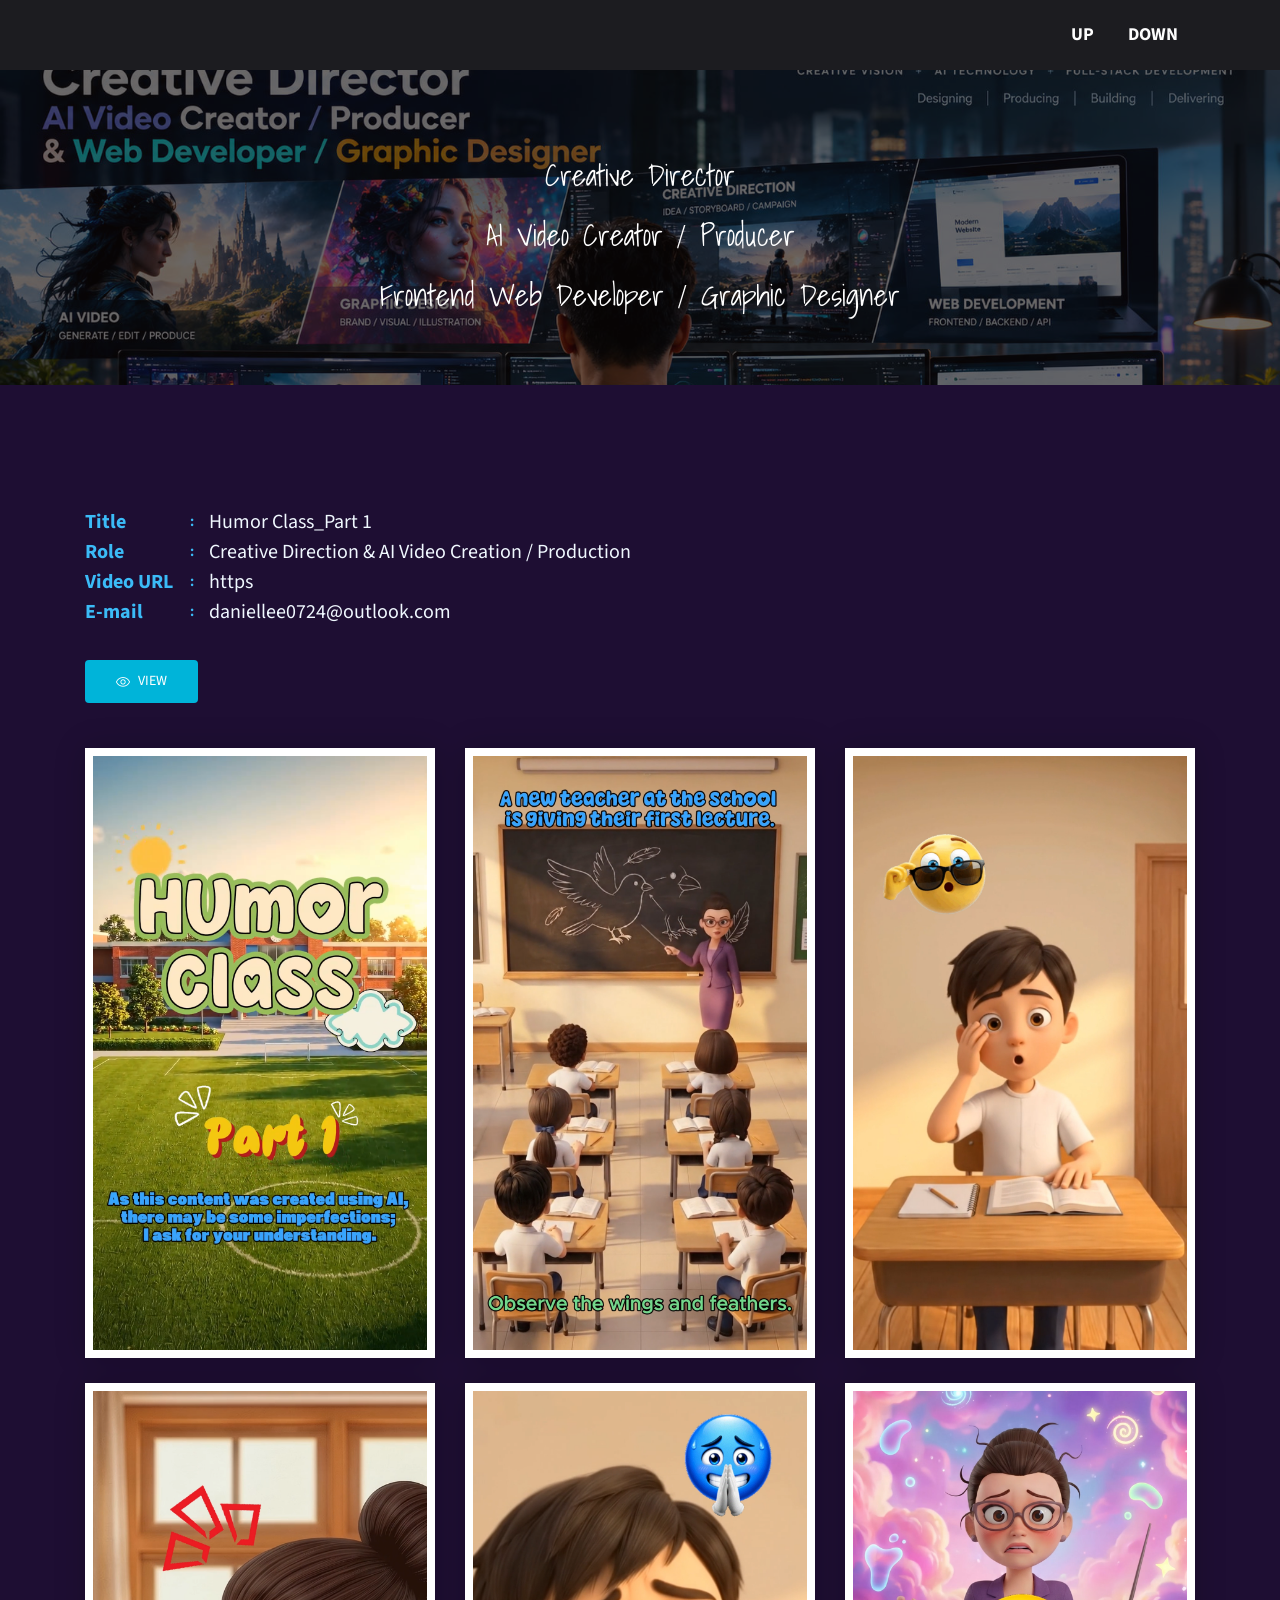
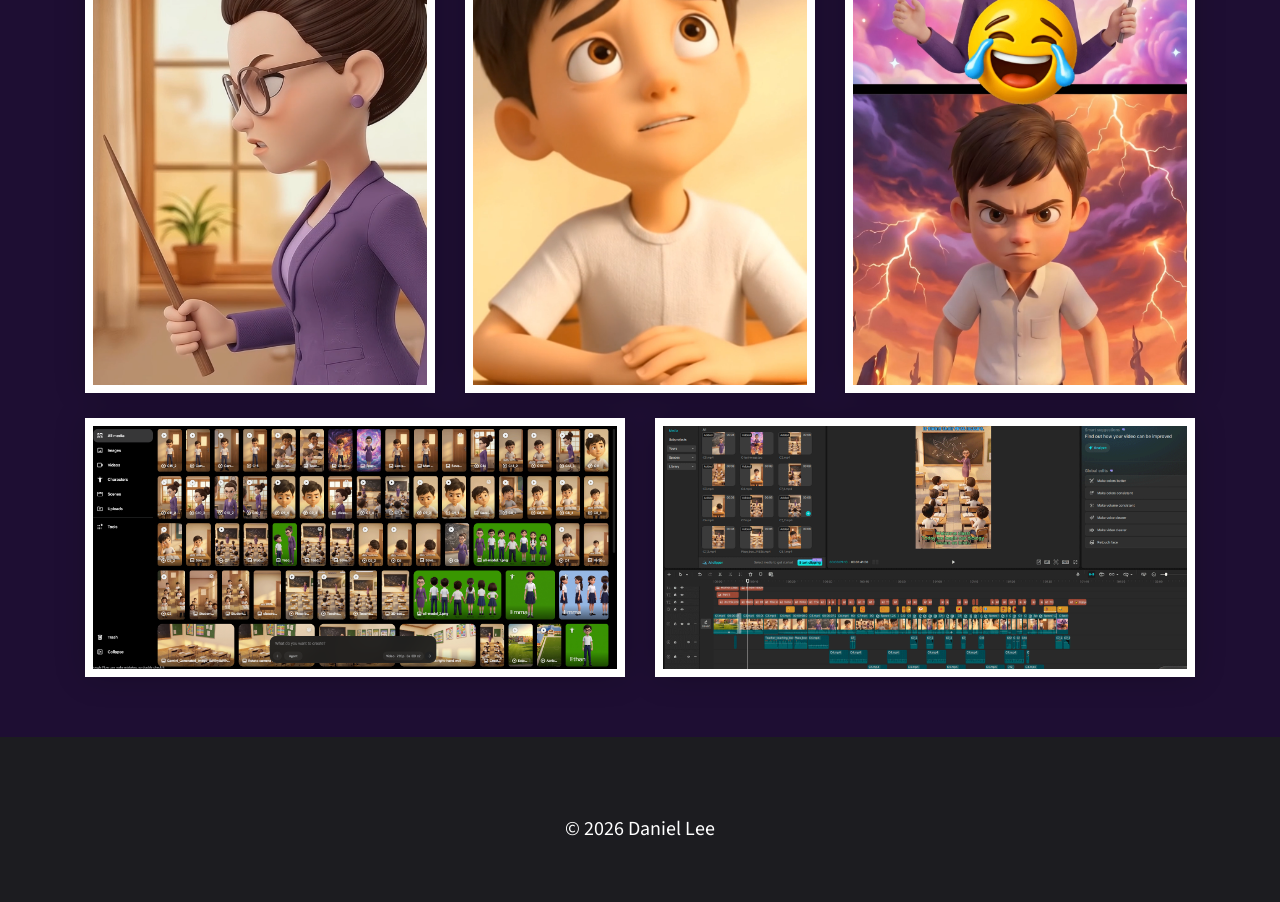
==== assets/product-2.html @ 92cb4bf8 "first commit" ====
<!DOCTYPE html>
<html lang="en">
  <head>

    <title>product-1</title>

    <!-- Bootstrap CSS -->
    <link rel="stylesheet" type="text/css" href="css/bootstrap.min.css" >
    <!-- Fonts -->
    <link rel="stylesheet" type="text/css" href="fonts/font-awesome.min.css">
    <!-- Icon -->
    <link rel="stylesheet" type="text/css" href="fonts/simple-line-icons.css">
    <!-- Slicknav -->
    <link rel="stylesheet" type="text/css" href="css/slicknav.css">
    <!-- Nivo Lightbox -->
    <link rel="stylesheet" type="text/css" href="css/nivo-lightbox.css" >
    <!-- Animate -->
    <link rel="stylesheet" type="text/css" href="css/animate.css">
    <!-- Main Style -->
    <link rel="stylesheet" type="text/css" href="css/main.css">
    <!-- Responsive Style -->
    <link rel="stylesheet" type="text/css" href="css/responsive.css">

  </head>
  <body>

    <!-- Header Area wrapper Starts -->
    <header id="header-wrap">
      <!-- Navbar Start -->
      <nav class="navbar navbar-expand-lg fixed-top scrolling-navbar indigo">
        <div class="container">
          <!-- Brand and toggle get grouped for better mobile display -->
          <div class="collapse navbar-collapse" id="main-navbar">
            <ul class="onepage-nev navbar-nav mr-auto w-100 justify-content-end clearfix">
              <li class="nav-item active">
                <a class="nav-link" href="#hero-area">
                  Up
                </a>
              </li>
              <li class="nav-item">
                <a class="nav-link" href="#footer">
                  Down
                </a>
              </li>
            </ul>
          </div>
        </div>

        <!-- Mobile Menu Start -->
        <ul class="onepage-nev mobile-menu">
          <li>
            <a href="#home">UP</a>
          </li>
          <li>
            <a href="#footer">Down</a>
          </li>
        </ul>
        <!-- Mobile Menu End -->
      </nav>
      <!-- Navbar End -->

      <!-- Hero Area Start -->
      <div id="hero-area" class="hero-area-bg">
        <div class="overlay"></div>
        <div class="container">
          <div class="row">
            <div class="col-md-12 col-sm-12 text-center">
              <div class="contents">
                <p class="script-font wow fadeInUp" data-wow-delay="0.6s"><br> Creative Director <br> <br> AI Video Creator / Producer <br> <br> Frontend Web Developer / Graphic Designer</p>
              </div>
            </div>
          </div>
        </div>
      </div>
      <!-- Hero Area End -->

    </header>
    <!-- Header Area wrapper End -->

    <!-- About Section Start -->
    <section id="about" class="section-padding">

      <div class="container">
            <div class="profile-wrapper wow fadeInRight" data-wow-delay="0.3s">
                <div class="about-profile">
                  <ul class="admin-profile">
                    <li><span class="pro-title"> Title </span> <span class="pro-detail">Humor Class_Part 1</span></li>
                    <li><span class="pro-title"> Role </span> <span class="pro-detail">Creative Direction & AI Video Creation / Production</span></li>
                    <li><span class="pro-title"> Video URL </span> <span class="pro-detail">https</span></li>
                    <li><span class="pro-title"> E-mail </span> <span class="pro-detail">daniellee0724@outlook.com</span></li>
                  </ul>
              </div>         
              <a href="#" class="btn btn-common"><i class="icon-eye"></i> View</a>
            </div>
            
        <div class="img-thumb wow fadeInLeft" data-wow-delay="0.3s">
          <div class="row">
            <div class="col-sm-12 col-md-4" col-lg-4>
              <img  class="img-fluid" src="img/gallery//Humor Class_1[00_00_02].png" alt="">
            </div>
              <div class="col-sm-12 col-md-4 col-lg-4">
              <img  class="img-fluid" src="img/gallery/Humor Class_1[00_00_13].png" alt="">
            </div>
            <div class="col-sm-12 col-md-4 col-lg-4">
              <img  class="img-fluid" src="img/gallery/Humor Class_1[00_00_38].png" alt="">
            </div>
          </div>

          <br>

          <div class="row">
            <div class="col-sm-12 col-md-4 col-lg-4">
              <img  class="img-fluid" src="img/gallery/Humor Class_1[00_00_51].png" alt="">
            </div>
            <div class="col-sm-12 col-md-4 col-lg-4">
              <img  class="img-fluid" src="img/gallery/Humor Class_1[00_01_14].png" alt="">
            </div>
            <div class="col-sm-12 col-md-4 col-lg-4">
              <img  class="img-fluid" src="img/gallery/Humor Class_1[00_01_34].png" alt="">
            </div>
          </div>
        </div>

        <br>
        
        <div class="row">
          <div class="col-sm-6">
            <div class="img-thumb wow fadeInLeft" data-wow-delay="0.3s">
              <img class="img-fluid" src="img/gallery/Humor Class_1_work_1.png" alt="">
            </div>
          </div>
          <div class="col-sm-6">
            <div class="img-thumb wow fadeInLeft" data-wow-delay="0.3s">
              <img class="img-fluid" src="img/gallery/Humor Class_1_work_2.png" alt="">
            </div>
          </div>
        </div> 

      </div>

    </section>
    <!-- About Section End -->

    

    <!-- Footer Section Start -->
    <footer id="footer"class="footer-area section-padding">
      <div class="container">
        <div class="row">
          <div class="col-md-12">
            <div class="footer-text text-center wow fadeInDown" data-wow-delay="0.3s">
              <p>© <span id="year"></span> Daniel Lee</p>
            </div>
          </div>
        </div>
      </div>
    </footer>
    <!-- Footer Section End -->

    <a href="#" class="back-to-top">
    	<i class="icon-arrow-up"></i>
    </a>

    <!-- jQuery first, then Popper.js, then Bootstrap JS -->
    <script>
      const d = new Date();
      document.getElementById("year").innerHTML = d.getFullYear();
	  </script>
    <script src="assets/js/jquery-min.js"></script>
    <script src="assets/js/popper.min.js"></script>
    <script src="assets/js/bootstrap.min.js"></script>
    <script src="assets/js/jquery.mixitup.js"></script>
    <script src="assets/js/jquery.counterup.min.js"></script>
    <script src="assets/js/waypoints.min.js"></script>
    <script src="assets/js/wow.js"></script>
    <script src="assets/js/jquery.nav.js"></script>
    <script src="assets/js/jquery.easing.min.js"></script>  
    <script src="assets/js/nivo-lightbox.js"></script>
    <script src="assets/js/jquery.slicknav.js"></script>
    <script src="assets/js/main.js"></script>
      
  </body>
</html>
---- assets/fonts/simple-line-icons.css ----
@font-face {
	font-family: 'Simple-Line-Icons';
	src:url('../fonts/line-icons/Simple-Line-Icons.eot');
	src:url('../fonts/line-icons/Simple-Line-Icons.eot?#iefix') format('embedded-opentype'),
		url('../fonts/line-icons/Simple-Line-Icons.woff') format('woff'),
		url('../fonts/line-icons/Simple-Line-Icons.ttf') format('truetype'),
		url('../fonts/line-icons/Simple-Line-Icons.svg#Simple-Line-Icons') format('svg');
		font-weight: normal;
		font-style: normal;
}
/*
 Use the following CSS code if you want to have a class per icon.
 Instead of a list of all class selectors, you can use the generic [class*="icon-"] selector, but it's slower:
*/
.icon-user,
.icon-people,
.icon-user-female,
.icon-user-follow,
.icon-user-following,
.icon-user-unfollow,
.icon-login,
.icon-logout,
.icon-emotsmile,
.icon-phone,
.icon-call-end,
.icon-call-in,
.icon-call-out,
.icon-map,
.icon-location-pin,
.icon-direction,
.icon-directions,
.icon-compass,
.icon-layers,
.icon-menu,
.icon-list,
.icon-options-vertical,
.icon-options,
.icon-arrow-down,
.icon-arrow-left,
.icon-arrow-right,
.icon-arrow-up,
.icon-arrow-up-circle,
.icon-arrow-left-circle,
.icon-arrow-right-circle,
.icon-arrow-down-circle,
.icon-check,
.icon-clock,
.icon-plus,
.icon-minus,
.icon-close,
.icon-event,
.icon-exclamation,
.icon-organization,
.icon-trophy,
.icon-screen-smartphone,
.icon-screen-desktop,
.icon-plane,
.icon-notebook,
.icon-mustache,
.icon-mouse,
.icon-magnet,
.icon-energy,
.icon-disc,
.icon-cursor,
.icon-cursor-move,
.icon-crop,
.icon-chemistry,
.icon-speedometer,
.icon-shield,
.icon-screen-tablet,
.icon-magic-wand,
.icon-hourglass,
.icon-graduation,
.icon-ghost,
.icon-game-controller,
.icon-fire,
.icon-eyeglass,
.icon-envelope-open,
.icon-envelope-letter,
.icon-bell,
.icon-badge,
.icon-anchor,
.icon-wallet,
.icon-vector,
.icon-speech,
.icon-puzzle,
.icon-printer,
.icon-present,
.icon-playlist,
.icon-pin,
.icon-picture,
.icon-handbag,
.icon-globe-alt,
.icon-globe,
.icon-folder-alt,
.icon-folder,
.icon-film,
.icon-feed,
.icon-drop,
.icon-drawer,
.icon-docs,
.icon-doc,
.icon-diamond,
.icon-cup,
.icon-calculator,
.icon-bubbles,
.icon-briefcase,
.icon-book-open,
.icon-basket-loaded,
.icon-basket,
.icon-bag,
.icon-action-undo,
.icon-action-redo,
.icon-wrench,
.icon-umbrella,
.icon-trash,
.icon-tag,
.icon-support,
.icon-frame,
.icon-size-fullscreen,
.icon-size-actual,
.icon-shuffle,
.icon-share-alt,
.icon-share,
.icon-rocket,
.icon-question,
.icon-pie-chart,
.icon-pencil,
.icon-note,
.icon-loop,
.icon-home,
.icon-grid,
.icon-graph,
.icon-microphone,
.icon-music-tone-alt,
.icon-music-tone,
.icon-earphones-alt,
.icon-earphones,
.icon-equalizer,
.icon-like,
.icon-dislike,
.icon-control-start,
.icon-control-rewind,
.icon-control-play,
.icon-control-pause,
.icon-control-forward,
.icon-control-end,
.icon-volume-1,
.icon-volume-2,
.icon-volume-off,
.icon-calendar,
.icon-bulb,
.icon-chart,
.icon-ban,
.icon-bubble,
.icon-camrecorder,
.icon-camera,
.icon-cloud-download,
.icon-cloud-upload,
.icon-envelope,
.icon-eye,
.icon-flag,
.icon-heart,
.icon-info,
.icon-key,
.icon-link,
.icon-lock,
.icon-lock-open,
.icon-magnifier,
.icon-magnifier-add,
.icon-magnifier-remove,
.icon-paper-clip,
.icon-paper-plane,
.icon-power,
.icon-refresh,
.icon-reload,
.icon-settings,
.icon-star,
.icon-symbol-female,
.icon-symbol-male,
.icon-target,
.icon-credit-card,
.icon-paypal,
.icon-social-tumblr,
.icon-social-twitter,
.icon-social-facebook,
.icon-social-instagram,
.icon-social-linkedin,
.icon-social-pinterest,
.icon-social-github,
.icon-social-google,
.icon-social-reddit,
.icon-social-skype,
.icon-social-dribbble,
.icon-social-behance,
.icon-social-foursqare,
.icon-social-soundcloud,
.icon-social-spotify,
.icon-social-stumbleupon,
.icon-social-youtube,
.icon-social-dropbox,
.icon-social-vkontakte,
.icon-social-steam {
  font-family: 'simple-line-icons';
  speak: none;
  font-style: normal;
  font-weight: normal;
  font-variant: normal;
  text-transform: none;
  line-height: 1;
  /* Better Font Rendering =========== */
  -webkit-font-smoothing: antialiased;
  -moz-osx-font-smoothing: grayscale;
}
.icon-user:before {
  content: "\e005";
}
.icon-people:before {
  content: "\e001";
}
.icon-user-female:before {
  content: "\e000";
}
.icon-user-follow:before {
  content: "\e002";
}
.icon-user-following:before {
  content: "\e003";
}
.icon-user-unfollow:before {
  content: "\e004";
}
.icon-login:before {
  content: "\e066";
}
.icon-logout:before {
  content: "\e065";
}
.icon-emotsmile:before {
  content: "\e021";
}
.icon-phone:before {
  content: "\e600";
}
.icon-call-end:before {
  content: "\e048";
}
.icon-call-in:before {
  content: "\e047";
}
.icon-call-out:before {
  content: "\e046";
}
.icon-map:before {
  content: "\e033";
}
.icon-location-pin:before {
  content: "\e096";
}
.icon-direction:before {
  content: "\e042";
}
.icon-directions:before {
  content: "\e041";
}
.icon-compass:before {
  content: "\e045";
}
.icon-layers:before {
  content: "\e034";
}
.icon-menu:before {
  content: "\e601";
}
.icon-list:before {
  content: "\e067";
}
.icon-options-vertical:before {
  content: "\e602";
}
.icon-options:before {
  content: "\e603";
}
.icon-arrow-down:before {
  content: "\e604";
}
.icon-arrow-left:before {
  content: "\e605";
}
.icon-arrow-right:before {
  content: "\e606";
}
.icon-arrow-up:before {
  content: "\e607";
}
.icon-arrow-up-circle:before {
  content: "\e078";
}
.icon-arrow-left-circle:before {
  content: "\e07a";
}
.icon-arrow-right-circle:before {
  content: "\e079";
}
.icon-arrow-down-circle:before {
  content: "\e07b";
}
.icon-check:before {
  content: "\e080";
}
.icon-clock:before {
  content: "\e081";
}
.icon-plus:before {
  content: "\e095";
}
.icon-minus:before {
  content: "\e615";
}
.icon-close:before {
  content: "\e082";
}
.icon-event:before {
  content: "\e619";
}
.icon-exclamation:before {
  content: "\e617";
}
.icon-organization:before {
  content: "\e616";
}
.icon-trophy:before {
  content: "\e006";
}
.icon-screen-smartphone:before {
  content: "\e010";
}
.icon-screen-desktop:before {
  content: "\e011";
}
.icon-plane:before {
  content: "\e012";
}
.icon-notebook:before {
  content: "\e013";
}
.icon-mustache:before {
  content: "\e014";
}
.icon-mouse:before {
  content: "\e015";
}
.icon-magnet:before {
  content: "\e016";
}
.icon-energy:before {
  content: "\e020";
}
.icon-disc:before {
  content: "\e022";
}
.icon-cursor:before {
  content: "\e06e";
}
.icon-cursor-move:before {
  content: "\e023";
}
.icon-crop:before {
  content: "\e024";
}
.icon-chemistry:before {
  content: "\e026";
}
.icon-speedometer:before {
  content: "\e007";
}
.icon-shield:before {
  content: "\e00e";
}
.icon-screen-tablet:before {
  content: "\e00f";
}
.icon-magic-wand:before {
  content: "\e017";
}
.icon-hourglass:before {
  content: "\e018";
}
.icon-graduation:before {
  content: "\e019";
}
.icon-ghost:before {
  content: "\e01a";
}
.icon-game-controller:before {
  content: "\e01b";
}
.icon-fire:before {
  content: "\e01c";
}
.icon-eyeglass:before {
  content: "\e01d";
}
.icon-envelope-open:before {
  content: "\e01e";
}
.icon-envelope-letter:before {
  content: "\e01f";
}
.icon-bell:before {
  content: "\e027";
}
.icon-badge:before {
  content: "\e028";
}
.icon-anchor:before {
  content: "\e029";
}
.icon-wallet:before {
  content: "\e02a";
}
.icon-vector:before {
  content: "\e02b";
}
.icon-speech:before {
  content: "\e02c";
}
.icon-puzzle:before {
  content: "\e02d";
}
.icon-printer:before {
  content: "\e02e";
}
.icon-present:before {
  content: "\e02f";
}
.icon-playlist:before {
  content: "\e030";
}
.icon-pin:before {
  content: "\e031";
}
.icon-picture:before {
  content: "\e032";
}
.icon-handbag:before {
  content: "\e035";
}
.icon-globe-alt:before {
  content: "\e036";
}
.icon-globe:before {
  content: "\e037";
}
.icon-folder-alt:before {
  content: "\e039";
}
.icon-folder:before {
  content: "\e089";
}
.icon-film:before {
  content: "\e03a";
}
.icon-feed:before {
  content: "\e03b";
}
.icon-drop:before {
  content: "\e03e";
}
.icon-drawer:before {
  content: "\e03f";
}
.icon-docs:before {
  content: "\e040";
}
.icon-doc:before {
  content: "\e085";
}
.icon-diamond:before {
  content: "\e043";
}
.icon-cup:before {
  content: "\e044";
}
.icon-calculator:before {
  content: "\e049";
}
.icon-bubbles:before {
  content: "\e04a";
}
.icon-briefcase:before {
  content: "\e04b";
}
.icon-book-open:before {
  content: "\e04c";
}
.icon-basket-loaded:before {
  content: "\e04d";
}
.icon-basket:before {
  content: "\e04e";
}
.icon-bag:before {
  content: "\e04f";
}
.icon-action-undo:before {
  content: "\e050";
}
.icon-action-redo:before {
  content: "\e051";
}
.icon-wrench:before {
  content: "\e052";
}
.icon-umbrella:before {
  content: "\e053";
}
.icon-trash:before {
  content: "\e054";
}
.icon-tag:before {
  content: "\e055";
}
.icon-support:before {
  content: "\e056";
}
.icon-frame:before {
  content: "\e038";
}
.icon-size-fullscreen:before {
  content: "\e057";
}
.icon-size-actual:before {
  content: "\e058";
}
.icon-shuffle:before {
  content: "\e059";
}
.icon-share-alt:before {
  content: "\e05a";
}
.icon-share:before {
  content: "\e05b";
}
.icon-rocket:before {
  content: "\e05c";
}
.icon-question:before {
  content: "\e05d";
}
.icon-pie-chart:before {
  content: "\e05e";
}
.icon-pencil:before {
  content: "\e05f";
}
.icon-note:before {
  content: "\e060";
}
.icon-loop:before {
  content: "\e064";
}
.icon-home:before {
  content: "\e069";
}
.icon-grid:before {
  content: "\e06a";
}
.icon-graph:before {
  content: "\e06b";
}
.icon-microphone:before {
  content: "\e063";
}
.icon-music-tone-alt:before {
  content: "\e061";
}
.icon-music-tone:before {
  content: "\e062";
}
.icon-earphones-alt:before {
  content: "\e03c";
}
.icon-earphones:before {
  content: "\e03d";
}
.icon-equalizer:before {
  content: "\e06c";
}
.icon-like:before {
  content: "\e068";
}
.icon-dislike:before {
  content: "\e06d";
}
.icon-control-start:before {
  content: "\e06f";
}
.icon-control-rewind:before {
  content: "\e070";
}
.icon-control-play:before {
  content: "\e071";
}
.icon-control-pause:before {
  content: "\e072";
}
.icon-control-forward:before {
  content: "\e073";
}
.icon-control-end:before {
  content: "\e074";
}
.icon-volume-1:before {
  content: "\e09f";
}
.icon-volume-2:before {
  content: "\e0a0";
}
.icon-volume-off:before {
  content: "\e0a1";
}
.icon-calendar:before {
  content: "\e075";
}
.icon-bulb:before {
  content: "\e076";
}
.icon-chart:before {
  content: "\e077";
}
.icon-ban:before {
  content: "\e07c";
}
.icon-bubble:before {
  content: "\e07d";
}
.icon-camrecorder:before {
  content: "\e07e";
}
.icon-camera:before {
  content: "\e07f";
}
.icon-cloud-download:before {
  content: "\e083";
}
.icon-cloud-upload:before {
  content: "\e084";
}
.icon-envelope:before {
  content: "\e086";
}
.icon-eye:before {
  content: "\e087";
}
.icon-flag:before {
  content: "\e088";
}
.icon-heart:before {
  content: "\e08a";
}
.icon-info:before {
  content: "\e08b";
}
.icon-key:before {
  content: "\e08c";
}
.icon-link:before {
  content: "\e08d";
}
.icon-lock:before {
  content: "\e08e";
}
.icon-lock-open:before {
  content: "\e08f";
}
.icon-magnifier:before {
  content: "\e090";
}
.icon-magnifier-add:before {
  content: "\e091";
}
.icon-magnifier-remove:before {
  content: "\e092";
}
.icon-paper-clip:before {
  content: "\e093";
}
.icon-paper-plane:before {
  content: "\e094";
}
.icon-power:before {
  content: "\e097";
}
.icon-refresh:before {
  content: "\e098";
}
.icon-reload:before {
  content: "\e099";
}
.icon-settings:before {
  content: "\e09a";
}
.icon-star:before {
  content: "\e09b";
}
.icon-symbol-female:before {
  content: "\e09c";
}
.icon-symbol-male:before {
  content: "\e09d";
}
.icon-target:before {
  content: "\e09e";
}
.icon-credit-card:before {
  content: "\e025";
}
.icon-paypal:before {
  content: "\e608";
}
.icon-social-tumblr:before {
  content: "\e00a";
}
.icon-social-twitter:before {
  content: "\e009";
}
.icon-social-facebook:before {
  content: "\e00b";
}
.icon-social-instagram:before {
  content: "\e609";
}
.icon-social-linkedin:before {
  content: "\e60a";
}
.icon-social-pinterest:before {
  content: "\e60b";
}
.icon-social-github:before {
  content: "\e60c";
}
.icon-social-google:before {
  content: "\e60d";
}
.icon-social-reddit:before {
  content: "\e60e";
}
.icon-social-skype:before {
  content: "\e60f";
}
.icon-social-dribbble:before {
  content: "\e00d";
}
.icon-social-behance:before {
  content: "\e610";
}
.icon-social-foursqare:before {
  content: "\e611";
}
.icon-social-soundcloud:before {
  content: "\e612";
}
.icon-social-spotify:before {
  content: "\e613";
}
.icon-social-stumbleupon:before {
  content: "\e614";
}
.icon-social-youtube:before {
  content: "\e008";
}
.icon-social-dropbox:before {
  content: "\e00c";
}
.icon-social-vkontakte:before {
  content: "\e618";
}
.icon-social-steam:before {
  content: "\e620";
}
---- assets/css/main.css ----
@import url("https://fonts.googleapis.com/css?family=Shadows+Into+Light|Source+Sans+Pro:400,700");
html {
  overflow-x: hidden;
}

body {
  background: #1e0e33;
  font-size: 14px;
  font-weight: 400;
  font-family: "Source Sans Pro", sans-serif;
  -webkit-box-sizing: border-box;
  -moz-box-sizing: border-box;
  box-sizing: border-box;
  -webkit-font-smoothing: subpixel-antialiased;
  color: #666;
  line-height: 25px;
  -webkit-backface-visibility: hidden;
  backface-visibility: hidden;
  overflow-x: hidden;
}

h1, h2, h3, h4 {
  font-size: 38px;
  font-weight: 700;
  font-family: "Source Sans Pro", sans-serif;
  color: white;
}

.script-font {
  font-family: 'Shadows Into Light', cursive;
}

a {
  -webkit-transition: all 0.2s linear;
  -moz-transition: all 0.2s linear;
  -o-transition: all 0.2s linear;
  transition: all 0.2s linear;
}

a:hover {
  text-decoration: none;
}

a a:focus {
  outline: none;
}

p {
  font-weight: 400;
  font-family: "Source Sans Pro", sans-serif;
  margin: 0px;
  font-size: 14px;
  color:white
}

ul, ol {
  list-style: outside none none;
  margin: 0;
  padding: 0;
}

ul li, ol li {
  list-style: none;
}

.hero-heading {
  font-size: 48px;
  font-weight: 700;
  color: #fff;
  text-transform: capitalize;
  line-height: 70px;
  letter-spacing: 0.1rem;
}

.hero-sub-heading {
  font-size: 20px;
  font-weight: 400;
  color: #e6e6e6;
  line-height: 45px;
  letter-spacing: 0.1rem;
}

.section-titile-bg {
  display: inline;
  font-size: 115px;
  font-weight: 700;
  height: 100%;
  left: -173px;
  opacity: 0.1;
  position: absolute;
  top: -14px;
  width: 100%;
  text-align: center;
}

.section-title-header p {
  text: center;
  font-weight: 400;
  line-height: 26px;
  padding-bottom: 36px;
}

.section-title {
  color: #fcfafa;
  font-size: 38px;
  text-align: center;
  letter-spacing: 1px;
  line-height: 1;
  margin-bottom: 48px;
  padding: 0 10px;
  position: relative;
}

.btn {
  font-size: 14px;
  padding: 10px 30px;
  border-radius: 0px;
  cursor: pointer;
  font-weight: 400;
  color: #fff;
  border-radius: 4px;
  text-transform: uppercase;
  -webkit-transition: all 0.2s linear;
  -moz-transition: all 0.2s linear;
  -o-transition: all 0.2s linear;
  transition: all 0.2s linear;
  display: inline-block;
}

.btn:focus,
.btn:active {
  box-shadow: none;
  outline: none;
  color: #fff;
}

.btn-common {
  background-color: #00b4d9;
  position: relative;
  z-index: 1;
}

.btn-common:hover {
  color: #fff;
  background-color: #21cff3;
  box-shadow: 0 6px 22px rgba(0, 0, 0, 0.1);
  transition: all .2s ease-in-out;
  -moz-transition: all .2s ease-in-out;
  -webkit-transition: all .2s ease-in-out;
}

.btn-danger:hover {
  background-color: #f55262;
  border-color: #f55262;
  box-shadow: 0 6px 22px rgba(0, 0, 0, 0.1);
  transition: all .2s ease-in-out;
  -moz-transition: all .2s ease-in-out;
  -webkit-transition: all .2s ease-in-out;
}

.btn-border {
  color: #fff;
  background-color: transparent;
  border: 1px solid #fff;
}

.btn-border:hover {
  border: 1px solid #fff;
  color: #fff;
  background-color: rgba(255, 255, 255, 0.2);
}

.btn-lg {
  padding: 14px 33px;
  text-transform: uppercase;
  font-size: 16px;
}

.btn-rm {
  padding: 7px 10px;
  text-transform: capitalize;
}

button:focus {
  outline: none !important;
}

.icon-close, .icon-check {
  color: #00b4d9;
}

.social-icon li {
  display: inline-block;
}

.social-icon li a {
  color: #000;
  background: #fff;
  width: 35px;
  height: 35px;
  line-height: 38px;
  display: block;
  text-align: center;
  border-radius: 100%;
  font-size: 16px;
  margin: 15px 6px 12px 6px;
  transition: all 0.3s ease-in-out 0s;
  -moz-transition: all 0.3s ease-in-out 0s;
  -webkit-transition: all 0.3s ease-in-out 0s;
  -o-transition: all 0.3s ease-in-out 0s;
}

.social-icon li a:hover {
  color: #fff;
}

.social-icon li .facebook:hover {
  background: #3b5999;
}

.social-icon li .twitter:hover {
  background: #4A9CEC;
}

.social-icon li .instagram:hover {
  background: #D6274D;
}

.social-icon li .linkedin:hover {
  background: #1260A2;
}

.social-icon li .google:hover {
  background: #CE332A;
}

/* ScrollToTop */
a.back-to-top {
  display: none;
  position: fixed;
  bottom: 18px;
  right: 15px;
  text-decoration: none;
}

a.back-to-top i {
  display: block;
  font-size: 22px;
  width: 40px;
  height: 40px;
  line-height: 40px;
  color: #fff;
  background: #00b4d9;
  border-radius: 2px;
  text-align: center;
  transition: all 0.2s ease-in-out;
  -moz-transition: all 0.2s ease-in-out;
  -webkit-transition: all 0.2s ease-in-out;
  -o-transition: all 0.2s ease-in-out;
  box-shadow: 0 0 4px rgba(0, 0, 0, 0.14), 0 4px 8px rgba(0, 0, 0, 0.28);
}

a.back-to-top:hover, a.back-to-top:focus {
  text-decoration: none;
}

#loader {
  position: fixed;
  background: #fff;
  top: 0;
  left: 0;
  width: 100%;
  height: 100%;
  z-index: 9999999999;
}

.square-spin {
  position: absolute;
  top: 50%;
  left: 50%;
  margin-left: -40px;
  margin-top: -40px;
}

.square-spin img {
  max-width: 64px;
}

.section-padding {
  padding: 60px 0;
}

#about .img-thumb img {
  border: 8px solid #fff;
  box-shadow: 0px 0px 30px rgba(0, 0, 0, 0.2);
}

.profile-wrapper {
  padding: 45px 0;
}

.profile-wrapper .btn {
  margin: 10px 10px 0px 0px;
}

.profile-wrapper .btn i {
  vertical-align: middle;
  margin-right: 5px;
}

.about-profile {
  position: relative;
  margin: 20px 0 20px 0;
  font-size: 20px;
  color: aliceblue;
}

.about-profile .pro-title {
  font-weight: 700;
  color: #3bbbf7;
  position: relative;
  width: 120px;
  display: inline-block;
  margin-bottom: 5px;
}

.about-profile .pro-title:after {
  position: absolute;
  content: ':';
  color: #3bbbf7;
  font-size: 14px;
  left: 105px;
}

.about-profile .admin-sign {
  position: absolute;
  right: 45px;
  bottom: 10px;
}

.counter-section {
  background: url(../img/background/bg-1.jpg);
  overflow: hidden;
  position: relative;
}

.counter-section:before {
  content: '';
  position: absolute;
  top: 0;
  bottom: 0;
  width: 100%;
  height: 100%;
  background: rgba(0, 0, 0, 0.5);
}

.counter-section .counter {
  padding: 30px 0;
}

.counter-section .counter .icon {
  margin-bottom: 30px;
}

.counter-section .counter .icon i {
  font-size: 48px;
  color: #00b4d9;
}

.counter-section .counter p {
  font-size: 18px;
  text-transform: uppercase;
  color: #fff;
  font-weight: 400;
  letter-spacing: 1px;
  margin: 30px 0;
}

.counter-section .counter .counterUp {
  color: #fff;
  font-size: 42px;
  margin-top: 15px;
  font-weight: 700;
}

/* Resume */
.timeline {
  position: relative;
}

.timeline .timelin-title {
  font-size: 20px;
  text-transform: uppercase;
  margin-left: 25px;
}

.timeline li {
  padding: 0 20px 20px 30px;
  list-style: none;
  border-left: 2px solid #f1f1f1;
}

.timeline li .content-text {
  background: #422f59;
  padding: 20px;
}

.timeline li .line-title {
  font-size: 16px;
  line-height: 6px;
}

.timeline li span {
  color:#24daff;
  font-size: 14px;
  padding: 9px 0;
  display: block;
}

.timeline li .line-text {
  color: #faf8f8;
  line-height: 18px;
}

.timeline li:first-child:before {
  border: 0;
  background: none;
  position: relative;
}

.timeline li:last-child {
  padding: 0 20px 0px 30px;
}

.timeline li:before {
  content: "";
  border: solid 2px;
  width: 8px;
  height: 8px;
  border-radius: 50px;
  -moz-border-radius: 50px;
  -webkit-border-radius: 50px;
  font-size: 8px;
  margin-left: -35px;
  font-weight: 400;
  background: #fff;
  display: block;
  position: absolute;
  margin-top: 18px;
  border-color: #00b4d9 !important;
}

.timeline li:first-child i {
  font-size: 20px;
  float: left;
  margin-left: -30px;
  line-height: 50px;
  border-radius: 30px;
  margin: -12px -55px;
  background: #00b4d9;
  color: #fff;
  width: 50px;
  height: 50px;
  text-align: center;
}

.navbar-brand {
  position: relative;
  padding: 0px;
}

.top-nav-collapse {
  background: #1C1C20;
  z-index: 999999;
  top: 0px !important;
  min-height: 58px;
  box-shadow: 0px 3px 6px 3px rgba(0, 0, 0, 0.06);
  -webkit-animation-duration: 1s;
  animation-duration: 1s;
  -webkit-animation-fill-mode: both;
  animation-fill-mode: both;
  -webkit-animation-name: fadeInDown;
  animation-name: fadeInDown;
  background: #1C1C20 !important;
  color: white;
}

.top-nav-collapse .navbar-brand {
  top: 0px;
}

.top-nav-collapse .navbar-brand img {
  width: 65%;
}

.top-nav-collapse .navbar-nav .nav-link {
  color: #ffffff !important;
  margin-top: 0px !important;
  margin-bottom: 0px !important;
}

.top-nav-collapse .navbar-nav .nav-link:hover {
  cursor: pointer;
  color: #00b4d9 !important;
}

.top-nav-collapse .navbar-nav li.active a.nav-link {
  color: #00b4d9 !important;
}

.indigo {
  background: #1C1C20;
  color: white;
}

.menu-bg {
  background: transparent;
}

.navbar-expand-lg .navbar-nav .nav-link i {
  font-size: 28px;
  color: #00b4d9;
  vertical-align: middle;
  -webkit-transition: all 0.3s ease-in-out;
  -moz-transition: all 0.3s ease-in-out;
  transition: all 0.3s ease-in-out;
}

.navbar-expand-lg .navbar-nav .nav-link i:hover {
  color: #21cff3;
}

.navbar-expand-lg .navbar-nav .nav-link {
  color: #fdfdfd;
  font-weight: 700;
  padding: 0 17px;
  margin-top: 15px;
  margin-bottom: 15px;
  line-height: 40px;
  text-transform: uppercase;
  cursor: pointer;
  background: transparent;
  -webkit-transition: all 0.3s ease-in-out;
  -moz-transition: all 0.3s ease-in-out;
  transition: all 0.3s ease-in-out;
  font-size: large;
}

.navbar-expand-lg .navbar-nav li a:hover,
.navbar-expand-lg .navbar-nav li .active > a,
.navbar-expand-lg .navbar-nav li a:focus {
  color: #00b4d9;
  outline: none;
}

.navbar {
  padding: 0;
}

/* .navbar li.active a.nav-link {
  color: #00b4d9;
} */

.dropdown-toggle::after {
  display: none;
}

.dropdown-menu {
  margin: 0;
  padding: 0;
  display: none;
  position: absolute;
  z-index: 99;
  min-width: 210px;
  background-color: #fff;
  white-space: nowrap;
  border-radius: 4px;
  -webkit-box-shadow: 0 6px 12px rgba(0, 0, 0, 0.175);
  box-shadow: 0 6px 12px rgba(0, 0, 0, 0.175);
  animation: fadeIn 0.4s;
  -webkit-animation: fadeIn 0.4s;
  -moz-animation: fadeIn 0.4s;
  -o-animation: fadeIn 0.4s;
  -ms-animation: fadeIn 0.4s;
}

.dropdown-menu:before {
  content: "";
  display: inline-block;
  position: absolute;
  bottom: 100%;
  left: 20%;
  margin-left: -5px;
  border-right: 10px solid transparent;
  border-left: 10px solid transparent;
  border-bottom: 10px solid #fff;
}

.dropdown:hover .dropdown-menu {
  display: block;
  position: absolute;
  text-align: left;
  top: 100%;
  border: none;
  animation: fadeIn 0.4s;
  -webkit-animation: fadeIn 0.4s;
  -moz-animation: fadeIn 0.4s;
  -o-animation: fadeIn 0.4s;
  -ms-animation: fadeIn 0.4s;
}

.dropdown .dropdown-menu .dropdown-item {
  width: 100%;
  padding: 12px 20px;
  font-size: 14px;
  color: #333;
  border-bottom: 1px solid #f1f1f1;
  text-decoration: none;
  display: inline-block;
  float: left;
  clear: both;
  position: relative;
  outline: 0;
  transition: all 0.3s ease-in-out;
  -webkit-transition: all 0.3s ease-in-out;
  -moz-transition: all 0.3s ease-in-out;
  -o-transition: all 0.3s ease-in-out;
  -ms-transition: all 0.3s ease-in-out;
}

.dropdown .dropdown-menu .dropdown-item:last-child {
  border-bottom: none;
  border-bottom-left-radius: 4px;
  border-bottom-right-radius: 4px;
}

.dropdown .dropdown-menu .dropdown-item:first-child {
  border-top-left-radius: 4px;
  border-top-right-radius: 4px;
}

.dropdown .dropdown-item:focus,
.dropdown .dropdown-item:hover,
.dropdown .dropdown-item.active {
  color: #00b4d9;
}

.dropdown-item.active, .dropdown-item:active {
  background: transparent;
}

.fadeInUpMenu {
  -webkit-animation-name: fadeInUpMenu;
  animation-name: fadeInUpMenu;
}

.slicknav_btn {
  border-color: #00b4d9;
}

.slicknav_menu .slicknav_icon-bar {
  background: #00b4d9;
}

/* only small tablets */
@media (min-width: 768px) and (max-width: 991px) {
  #nav-main li a.nav-link {
    padding-top: 18px;
  }
}

.navbar-toggler {
  display: none;
}

.mobile-menu {
  display: none;
}

.slicknav_menu {
  display: none;
}

@media screen and (max-width: 768px) {
  .navbar-header {
    width: 100%;
  }
  .navbar-brand {
    position: absolute;
    padding: 0px 15px;
    top: 0;
  }
  .navbar-brand img {
    width: 75%;
  }
  #mobile-menu {
    display: none;
  }
  .slicknav_menu {
    display: block;
  }
  .slicknav_nav .active a {
    background: #E91E63;
    color: #fff;
  }
  .slicknav_nav a:hover,
  .slicknav_nav a:focus,
  .slicknav_nav .active {
    color: #00b4d9;
    outline: none;
    background: #f8f9fa;
  }
}

/* ==========================================================================
3. Hero Area
========================================================================== */
.hero-area-bg {
  background: url(../img/hero-area.jpg) no-repeat;
  background-size: cover;
}

#hero-area {
  color: #fff;
  overflow: hidden;
  position: relative;
}

#hero-area .overlay {
  position: absolute;
  width: 100%;
  height: 100%;
  top: 0px;
  left: 0px;
  background: #0c0808;
  opacity: 0.6;
}

#hero-area .contents {
  padding: 130px 0px 50px;
}

#hero-area .contents h5 {
  font-size: 50px;
}

#hero-area .contents .head-title {
  color: #fff;
  font-size: 80px;
  letter-spacing: 10px;
  text-transform: uppercase;
  font-weight: 700;
}

#hero-area .contents p {
  font-size: 30px;
  color: #fff;
  font-weight: 400;
  line-height: 30px;
  margin-bottom: 25px;
}

#hero-area .contents .btn {
  margin: 25px 0px;
  text-transform: uppercase;
}

#hero-area .banner_bottom_btn {
  margin-top: 40px;
}

#hero-area .banner_bottom_btn i {
  color: #fff;
  font-size: 48px;
  -webkit-transition: all 0.2s linear;
  -moz-transition: all 0.2s linear;
  -o-transition: all 0.2s linear;
  transition: all 0.2s linear;
}

#hero-area .banner_bottom_btn i:hover {
  color: #ddd;
}

/* ==========================================================================
  Portfolio Section
   ========================================================================== */
#portfolios {
  background: #271341;
}

#portfolios .mix {
  padding: 10px;
}

#portfolios .portfolio-item .shot-item {
  margin: 0px;
}

#portfolio .mix {
  display: none;
  
  /* box-shadow: 0 0 30px #ededed; */
}

.controls {
  text-align: center;
  padding: 0px 0px 20px;
}

.controls .active {
  color: #00b4d9 !important;
  border-color: #00b4d9;
  background: transparent;
  border: solid 3px;
  font-size: 17px;
  box-shadow: 0 0 5px #ededed;
}

.controls .btn {
  text-transform: uppercase;
  margin: 2px;
  color: #fff;
}

.controls:hover {
  cursor: pointer;
}

.portfolio-img {
  overflow: hidden;
  display: block;
  position: relative;
}

.portfolio-img img {
  width: 100%;
}

.shot-item {
  margin-right: 15px;
  border-radius: 4px;
  background: #fff;
  position: relative;
}

.shot-item img {
  width: 100%;
  border: 7px solid #12c8ff;
}

.shot-item .overlay {
  position: absolute;
  width: 100%;
  height: 100%;
  left: 0;
  top: 0;
  background: rgba(0, 180, 217, 0.6);
  opacity: 0;
  -webkit-transition: all 0.5s ease-in-out;
  transition: all 0.5s ease-in-out;
 
}

.shot-item:hover .overlay {
  opacity: 1;
}

.overlay {
  opacity: 0;
}

.overlay .icons i {
  height: 42px;
  width: 42px;
  line-height: 42px;
  color: #00b4d9;
  left: 50%;
  margin-left: -24px;
  margin-top: -24px;
  top: 50%;
  position: absolute;
  z-index: 2;
  cursor: pointer;
  text-align: center;
  font-size: 20px;
  -webkit-transition: all 0.5s ease-in-out;
  -moz-transition: all 0.5s ease-in-out;
  transition: all 0.5s ease-in-out;
  background: #fff;
  border-radius: 4px;
}

.overlay .preview {
  position: absolute;
  left: 45%;
  top: 50%;
  color: #fff;
}

.overlay .link {
  position: absolute;
  left: 60%;
  margin-left: 10px;
  top: 50%;
  color: #fff;
}

.shot-item:hover .overlay {
  opacity: 1;
}

a:not([href]):not([tabindex]) {
  color: #fff;
}

a:not([href]):not([tabindex]):focus, a:not([href]):not([tabindex]):hover {
  color: #fff;
}

/* Services Item */
.services {
  background: #271341;
  color: white;
}

.services-item {
  background: #422f59;
  border-radius: 4px;
  padding: 48px 20px;
  box-shadow: 0px 0px 10px rgba(0, 0, 0, 0.2);
  text-align: center;
  transition: all 0.3s ease-in-out 0s;
  -moz-transition: all 0.3s ease-in-out 0s;
  -webkit-transition: all 0.3s ease-in-out 0s;
  -o-transition: all 0.3s ease-in-out 0s;
  box-shadow: 0 0 10px #ededed;
}

.services-item .icon i {
  font-size: 42px;
  margin-bottom: 15px;
  text-align: center;
  width: 48px;
  display: block;
  margin: 0 auto;
  height: 48px;
  color: #00b4d9;
}

.services-item .services-content h3 {
  margin-top: 10px;
  margin-bottom: 10px;
}

.services-item .services-content h3 a {
  font-size: 18px;
  text-transform: uppercase;
  color: #00abce;
}

.services-item .services-content h3 a:hover {
  color: #02ccf5;
  
}

.services-item .services-content p {
  line-height: 22px;
}

.services-item:hover {
  box-shadow: 0 0 20px #ededed;
}

.form-control {
  width: 100%;
  margin-bottom: 20px;
  font-size: 14px;
  border-radius: 0;
  -webkit-transition: all 0.3s;
  -moz-transition: all 0.3s;
  transition: all 0.3s;
  padding: 8px 10px;
  border: 1px solid #e1e1e1;
}

.form-control:focus {
  box-shadow: none;
  outline: none;
}

.btn.disabled, .btn:disabled {
  opacity: 1;
}

.contact-form-area {
  background: #422f59;
  box-shadow: 0 0 20px #ededed;
  padding: 60px 40px;
  color: white;
}

.contact-form-area h2 {
  font-size: 18px;
  text-transform: uppercase;
}

.footer-right-contact {
  padding: 4px;
  border: 1px solid #e1e1e1;
  margin-top: 30px;
}

.footer-right-contact .single-contact {
  margin: 10px 22px;
  padding: 3px 55px;
  position: relative;
  color: #ffffff;
}

.footer-right-contact .single-contact:hover {
  color:#02ccf5;
  font-size: 20px;
}

.footer-right-contact .single-contact p {
  margin-bottom: 5px;
}

.footer-right-contact .single-contact p a {
  color: #fdfdfd;
}

.footer-right-contact .contact-icon {
  background: #00b4d9;
  color: #fff;
  border-radius: 50%;
  font-size: 20px;
  height: 40px;
  left: 0;
  padding-top: 8px;
  position: absolute;
  text-align: center;
  top: 50%;
  -webkit-transform: translateY(-50%);
  transform: translateY(-50%);
  width: 40px;
}

#contact {
  position: relative;
  overflow: hidden;
}

#contact #contactForm {
  margin-top: 30px;
}

.text-danger {
  font-size: 14px;
  margin-top: 10px;
}

.list-unstyled li {
  color: #d9534f;
}

#conatiner-map {
  margin-top: 30px;
  text-align: center;
  background-color: #fff;
  height: 370px;
  -webkit-transition: all 0.3s;
  -moz-transition: all 0.3s;
  transition: all 0.3s;
  z-index: 101;
  width: 100%;
}

/* Footer Area Start */
.footer-area {
  background: #1C1C20;
}

.footer-area .footer-text p {
  font-size: 20px;
  margin-top: 20px;
  color: #fff;
}

.footer-area .footer-text p a {
  color: #00b4d9;
}

.footer-area .footer-text .nav-inline .nav-link {
  padding: 11px 7px;
  color: #888;
}

.footer-area .footer-text .nav-inline .nav-link:hover {
  color: #00b4d9;
}

.footer-2 {
  background: #252525;
}

.footer-2 img {
  margin-top: -8px;
}

.footer-2 h3 {
  font-size: 20px;
  color: #fff;
  font-weight: 700;
  padding-bottom: 10px;
  letter-spacing: 0.5px;
}

.footer-2 p {
  font-size: 14px;
  color: #fff;
  line-height: 20px;
  margin: 0;
  padding-right: 50px;
}

.footer-2 ul li a {
  color: #fff;
  font-size: 13px;
  font-weight: 400;
}

.footer-2 ul li a:hover {
  color: #00b4d9;
}

#copyright {
  background: #333;
}

#copyright p {
  line-height: 42px;
  color: #fff;
  margin: 0;
}

#copyright p a {
  color: #fff;
}

#copyright p a:hover {
  color: #00b4d9;
}
---- assets/css/responsive.css ----
/* only small desktops */
@media (min-width: 992px) and (max-width: 1199px) {
  #hero-area .contents .head-title {
    font-size: 40px;
  }
  .services-item .services-content h3 a {
    font-size: 14px;
  }
}

/* tablets */
@media (max-width: 991px) {
  .section-title {
    font-size: 30px;
    margin-bottom: 30px;
  }
  .services-item .services-content h3 a {
    font-size: 14px;
  }
  .services-item {
    margin-bottom: 20px;
  }
}

/* only small tablets */
@media (min-width: 768px) and (max-width: 991px) {
  .section-title {
    font-size: 26px;
    margin-bottom: 30px;
  }
  .services-item .services-content h3 a {
    font-size: 16px;
  }
  .services-item {
    margin-bottom: 20px;
  }
  .counter-section .counter p {
    font-size: 14px;
  }
}

/* mobile or only mobile */
@media (max-width: 767px) {
  .section-title {
    font-size: 22px;
    margin-bottom: 30px;
  }
  .section-sub {
    font-size: 16px;
  }
  .navbar-brand img {
    margin: 5px 0;
  }
  #hero-area .contents {
    padding: 100px 0px 60px 0px;
  }
  #hero-area .contents .head-title {
    font-size: 22px;
  }
  #hero-area .contents h5 {
    font-size: 32px;
  }
  #hero-area .contents p {
    font-size: 20px;
  }
  .services-item {
    margin-bottom: 20px;
  }
  .timeline li .line-title {
    line-height: 26px;
  }
  .timeline li:first-child i {
    margin: -12px -40px;
  }
  .contact-form-area {
    padding: 40px 0px;
  }
  .footer-right-area {
    margin-top: 20px;
  }
}
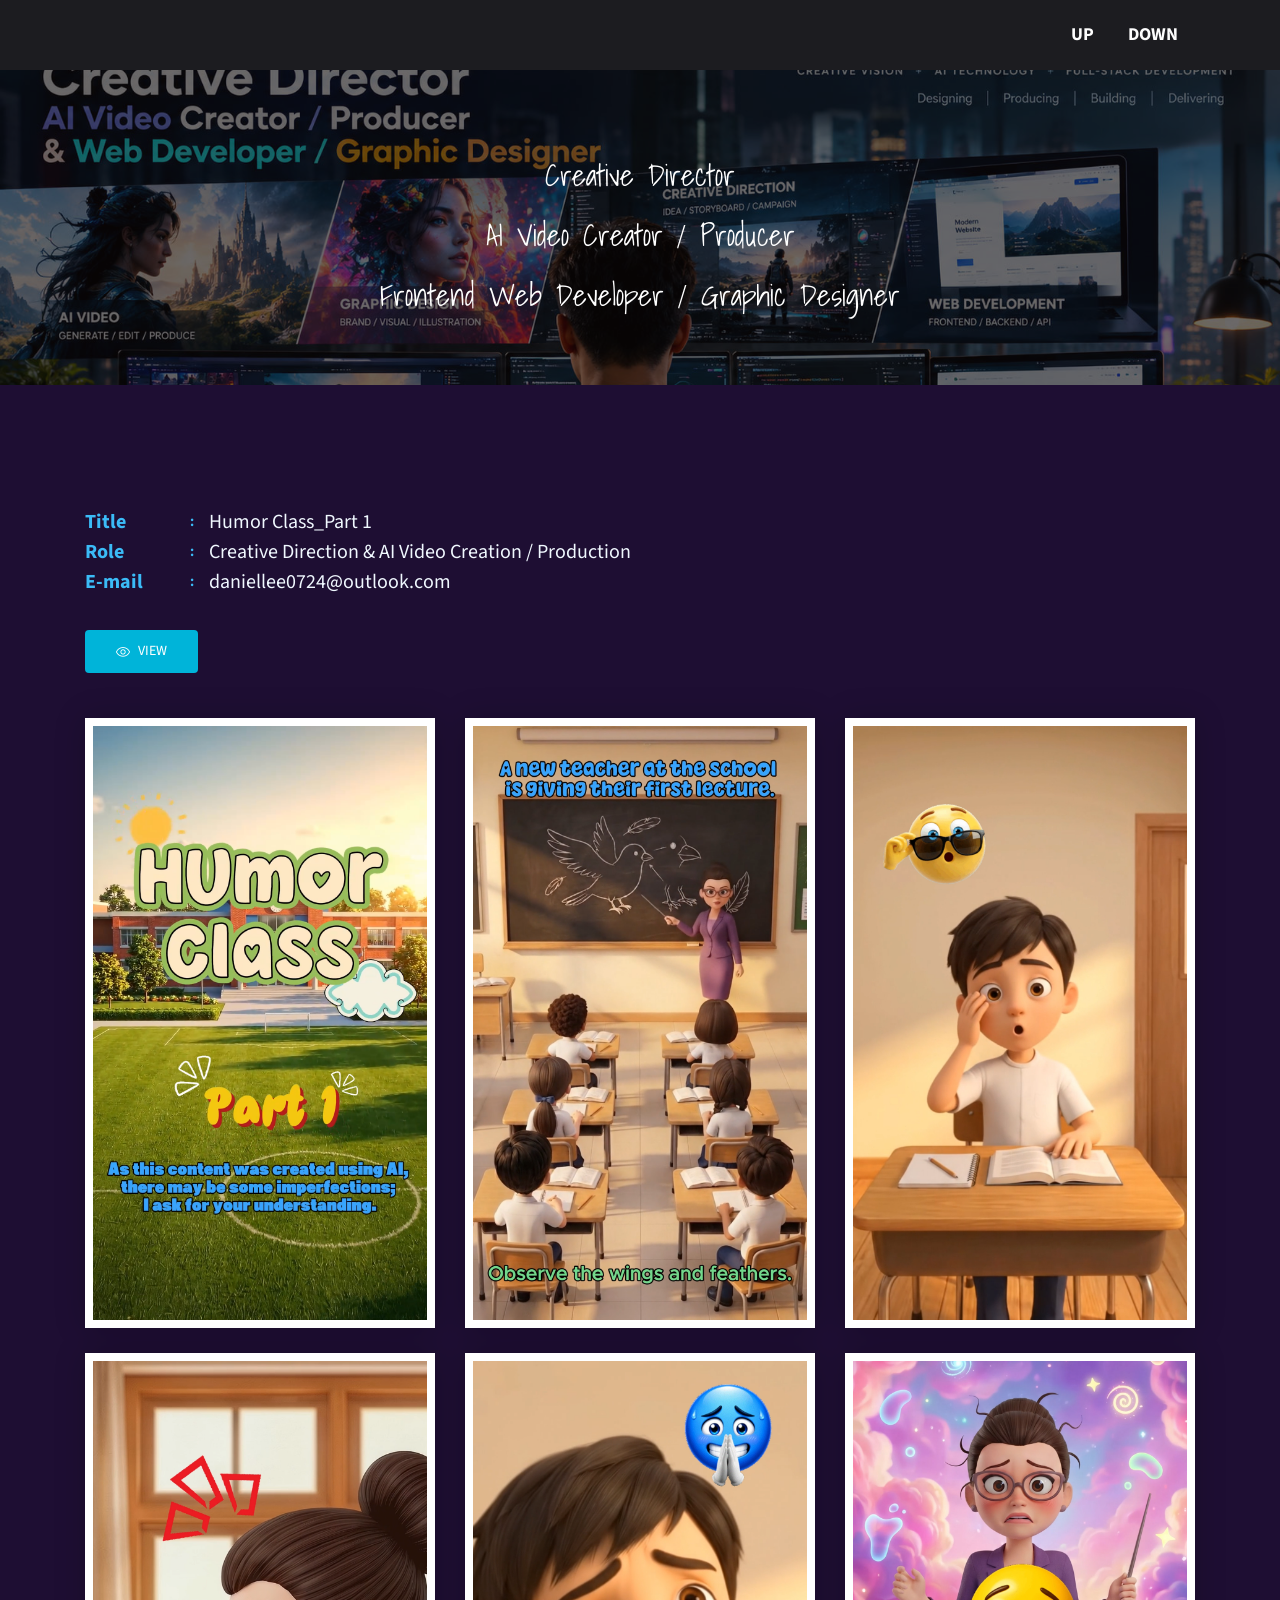
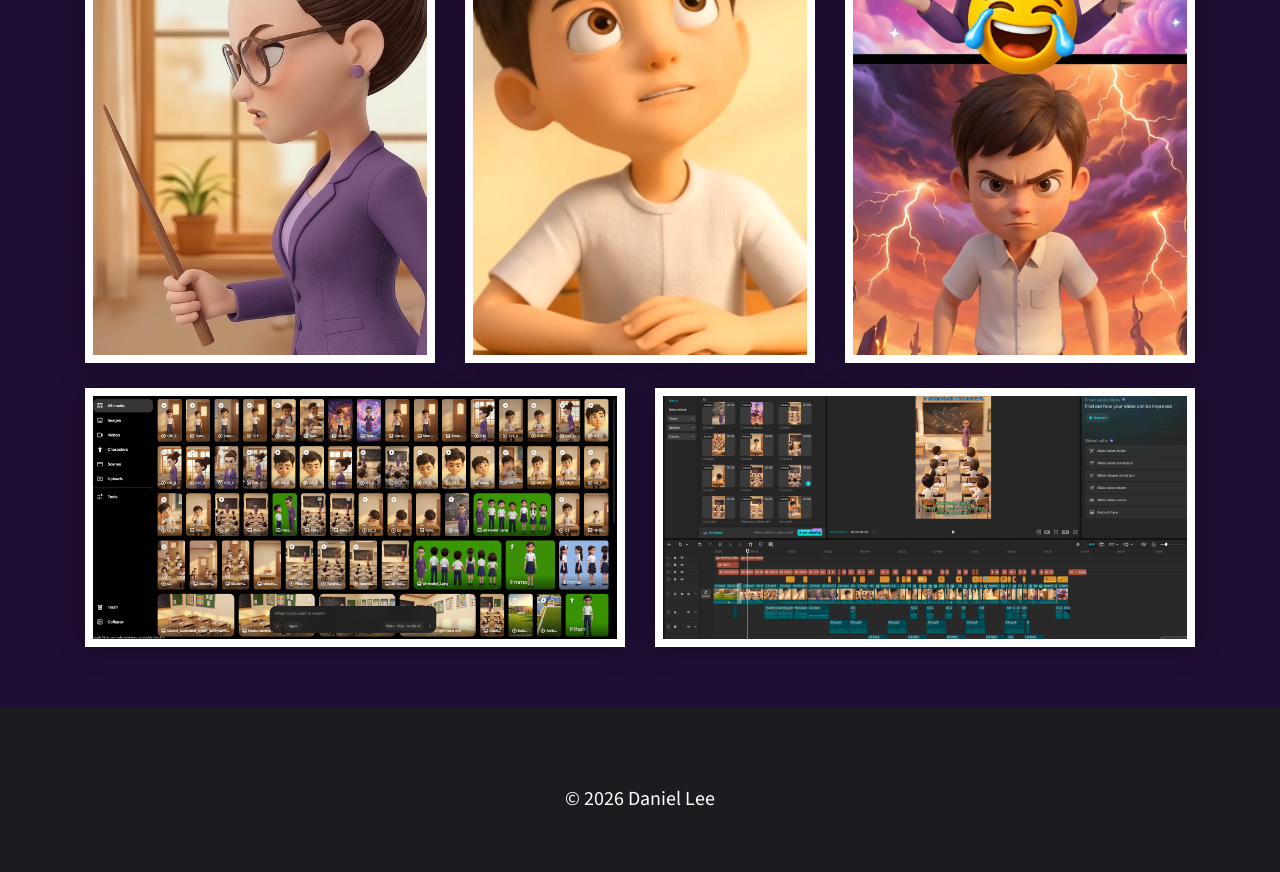
==== commit 22634811: "update homepage" ====
--- a/assets/product-2.html
+++ b/assets/product-2.html
@@ -2,7 +2,7 @@
 <html lang="en">
   <head>
 
-    <title>product-1</title>
+    <title>product-2</title>
 
     <!-- Bootstrap CSS -->
     <link rel="stylesheet" type="text/css" href="css/bootstrap.min.css" >
@@ -86,7 +86,7 @@
                   <ul class="admin-profile">
                     <li><span class="pro-title"> Title </span> <span class="pro-detail">Humor Class_Part 1</span></li>
                     <li><span class="pro-title"> Role </span> <span class="pro-detail">Creative Direction & AI Video Creation / Production</span></li>
-                    <li><span class="pro-title"> Video URL </span> <span class="pro-detail">https</span></li>
+                    <!-- <li><span class="pro-title"> Video URL </span> <span class="pro-detail">https</span></li> -->
                     <li><span class="pro-title"> E-mail </span> <span class="pro-detail">daniellee0724@outlook.com</span></li>
                   </ul>
               </div>         
